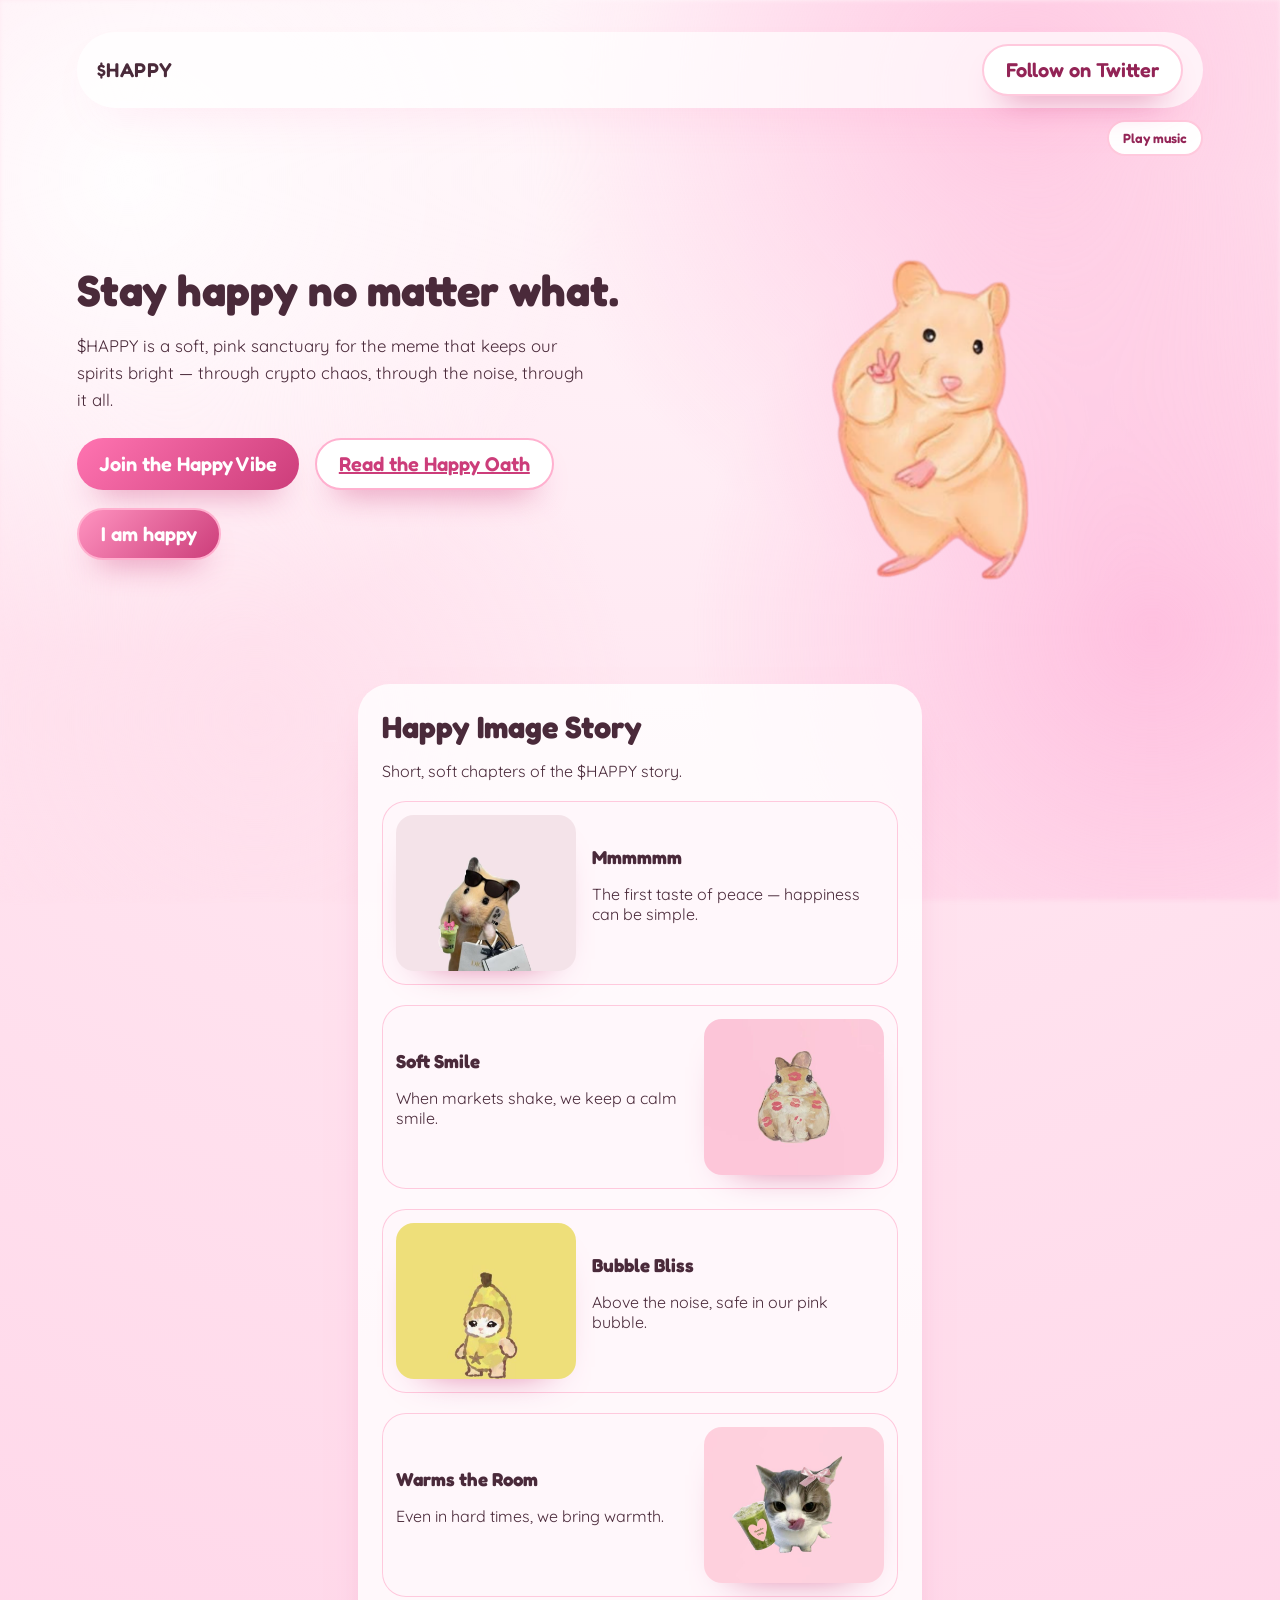
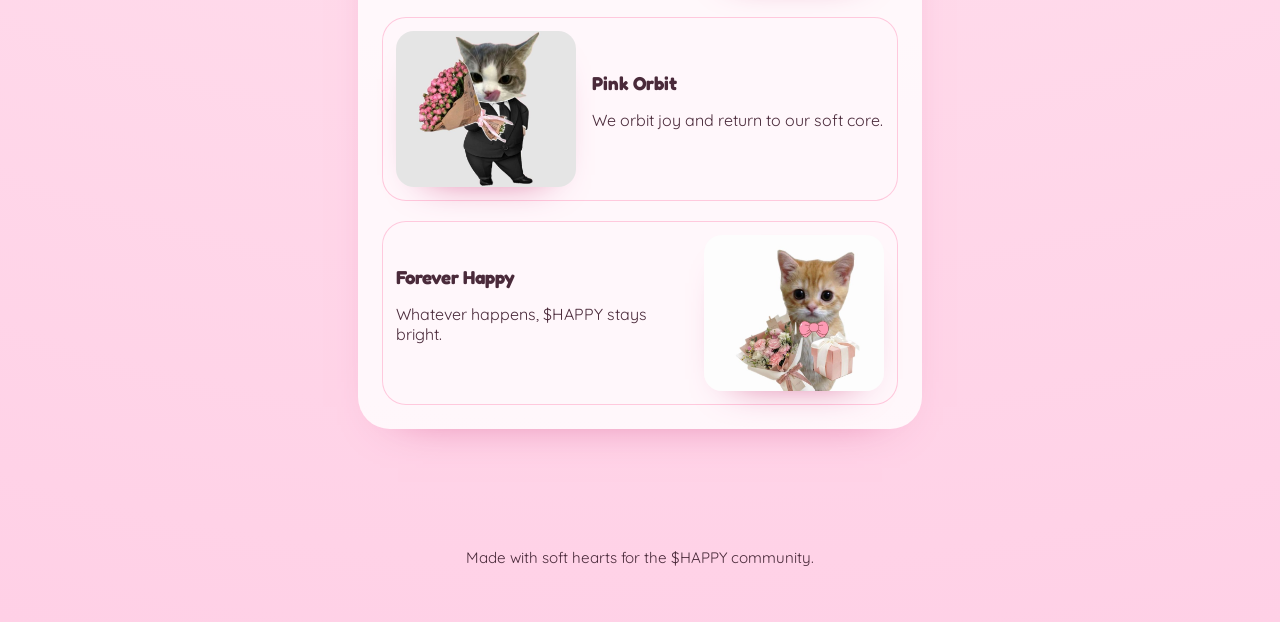
==== index.html @ 780f6105 "w" ====
<!DOCTYPE html>
<html lang="en">

<head>
  <meta charset="UTF-8" />
  <meta name="viewport" content="width=device-width, initial-scale=1.0" />
  <title>$HAPPY — Soft Meme Sanctuary</title>
  <link rel="preconnect" href="https://fonts.googleapis.com">
  <link rel="preconnect" href="https://fonts.gstatic.com" crossorigin>
  <link
    href="https://fonts.googleapis.com/css2?family=Fredoka:wght@300;400;500;600;700&family=Quicksand:wght@400;500;600;700&display=swap"
    rel="stylesheet">
  <link rel="stylesheet" href="styles.css" />
</head>

<body>
  <div class="bg-bubbles" aria-hidden="true"></div>

  <header class="hero">

    <nav class="topbar">
      <span class="logo-text">$HAPPY</span>
      <a class="btn btn-twitter" href="#" aria-label="Twitter">
        <span>Follow on Twitter</span>
      </a>
    </nav>
    <div class="music-toggle-wrap">
      <button class="music-toggle" id="music-toggle" type="button">Play music</button>
    </div>
    <div class="hero-grid">
      <div class="hero-copy">
        <h1>Stay happy no matter what.</h1>
        <p class="sub">
          $HAPPY is a soft, pink sanctuary for the meme that keeps our spirits bright —
          through crypto chaos, through the noise, through it all.
        </p>
        <div class="cta-row">
          <button class="btn">Join the Happy Vibe</button>
          <a class="btn btn-ghost" href="whitepaper.html">Read the Happy Oath</a>
        </div>
        <div class="dance-toggle-wrap">
          <button class="btn dance-toggle" id="dance-toggle" type="button">I am happy</button>
        </div>

      </div>
      <div class="hero-card hero-logo">
        <div class=""></div>
        <img src="logo1.png" alt="$HAPPY logo" />
      </div>
    </div>
  </header>

  <main>
    <section class="panel panel-compact" id="gallery">
      <div class="panel-head">
        <h2>Happy Image Story</h2>
        <p>Short, soft chapters of the $HAPPY story.</p>
      </div>

      <section class="image-section image-compact">
        <img src="images/Mmmmmm.jpeg" alt="Happy meme 1" />
        <div>
          <h3>Mmmmmm</h3>
          <p>The first taste of peace — happiness can be simple.</p>
        </div>
      </section>

      <section class="image-section image-compact reverse">
        <img src="images/_%20(5).jpeg" alt="Happy meme 2" />
        <div>
          <h3>Soft Smile</h3>
          <p>When markets shake, we keep a calm smile.</p>
        </div>
      </section>

      <section class="image-section image-compact">
        <img src="images/_%20(6).jpeg" alt="Happy meme 3" />
        <div>
          <h3>Bubble Bliss</h3>
          <p>Above the noise, safe in our pink bubble.</p>
        </div>
      </section>

      <section class="image-section image-compact reverse">
        <img src="images/_%20(7).jpeg" alt="Happy meme 4" />
        <div>
          <h3>Warms the Room</h3>
          <p>Even in hard times, we bring warmth.</p>
        </div>
      </section>

      <section class="image-section image-compact">
        <img src="images/_%20(8).jpeg" alt="Happy meme 5" />
        <div>
          <h3>Pink Orbit</h3>
          <p>We orbit joy and return to our soft core.</p>
        </div>
      </section>

      <section class="image-section image-compact reverse">
        <img src="images/_%20(9).jpeg" alt="Happy meme 6" />
        <div>
          <h3>Forever Happy</h3>
          <p>Whatever happens, $HAPPY stays bright.</p>
        </div>
      </section>
    </section>
  </main>

  <footer class="footer">
    <p>Made with soft hearts for the $HAPPY community.</p>
  </footer>

  <div class="happy-banner" aria-hidden="true">BE HAPPY</div>
  <div class="confetti" aria-hidden="true"></div>

  <audio id="bg-music" src="happy-happy-happy-cat.mp3" loop autoplay></audio>
  <script>
    const music = document.getElementById('bg-music');
    const toggle = document.getElementById('music-toggle');
    const danceToggle = document.getElementById('dance-toggle');
    const bodyEl = document.body;
    const confetti = document.querySelector('.confetti');
    const confettiColors = ['#ff74b1', '#ffc9dd', '#ff93c0', '#fff1f6', '#cc3d7a'];

    const setLabel = () => {
      toggle.textContent = music.paused ? 'Play music' : 'Pause music';
    };

    toggle.addEventListener('click', async () => {
      try {
        if (music.paused) {
          await music.play();
        } else {
          music.pause();
        }
        setLabel();
      } catch (err) {
        setLabel();
      }
    });

    const tryAutoPlay = async () => {
      try {
        await music.play();
      } catch (err) {
        // Autoplay may be blocked; will retry after first user gesture.
      } finally {
        setLabel();
      }
    };

    const enableAutoPlayOnGesture = () => {
      tryAutoPlay();
      window.removeEventListener('pointerdown', enableAutoPlayOnGesture);
      window.removeEventListener('keydown', enableAutoPlayOnGesture);
    };

    window.addEventListener('pointerdown', enableAutoPlayOnGesture, { once: true });
    window.addEventListener('keydown', enableAutoPlayOnGesture, { once: true });

    const launchConfetti = () => {
      confetti.innerHTML = '';
      const pieces = 40;
      for (let i = 0; i < pieces; i += 1) {
        const piece = document.createElement('span');
        piece.className = 'confetti-piece';
        piece.style.left = `${Math.random() * 100}%`;
        piece.style.background = confettiColors[i % confettiColors.length];
        piece.style.animationDelay = `${Math.random() * 0.4}s`;
        piece.style.animationDuration = `${1.6 + Math.random()}s`;
        piece.style.transform = `rotate(${Math.random() * 360}deg)`;
        confetti.appendChild(piece);
      }
    };

    danceToggle.addEventListener('click', () => {
      if (bodyEl.classList.contains('dancing')) {
        bodyEl.classList.remove('dancing');
        return;
      }
      launchConfetti();
      bodyEl.classList.add('dancing');
      window.setTimeout(() => bodyEl.classList.remove('dancing'), 5000);
    });

    tryAutoPlay();
    setLabel();
  </script>
</body>

</html>
---- styles.css ----
:root {
  --pink-50: #fff1f6;
  --pink-100: #ffe1ec;
  --pink-200: #ffc9dd;
  --pink-300: #ffb0cf;
  --pink-400: #ff93c0;
  --pink-500: #ff74b1;
  --cream: #fff7fb;
  --berry: #cc3d7a;
  --berry-dark: #932456;
  --shadow: rgba(255, 116, 177, 0.35);
  --ink: #4a2a3a;
  --white: #ffffff;
}

* {
  box-sizing: border-box;
}

body {
  margin: 0;
  font-family: 'Quicksand', 'Fredoka', sans-serif;
  color: var(--ink);
  background: radial-gradient(
    circle at top,
    #fff8fb 0%,
    #ffe3ef 40%,
    #ffd0e6 100%
  );
  min-height: 100vh;
  position: relative;
  overflow-x: hidden;
}

@keyframes floatIn {
  from {
    transform: translateY(16px);
    opacity: 0;
  }
  to {
    transform: translateY(0);
    opacity: 1;
  }
}

@keyframes slowDrift {
  0% {
    transform: translateY(0);
  }
  50% {
    transform: translateY(-10px);
  }
  100% {
    transform: translateY(0);
  }
}

@keyframes logoSpinFloat {
  0% {
    transform: translate3d(0, 0, 0) rotate(0deg);
  }
  28.57% {
    transform: translate3d(0, 0, 0) rotate(360deg);
  }
  57.14% {
    transform: translate3d(0, -12px, 0) rotate(360deg);
  }
  100% {
    transform: translate3d(0, 0, 0) rotate(360deg);
  }
}

@keyframes happyDance {
  0% {
    transform: translate3d(0, 0, 0) rotate(0deg);
  }
  10% {
    transform: translate3d(-2px, 1px, 0) rotate(-0.6deg);
  }
  20% {
    transform: translate3d(3px, -1px, 0) rotate(0.8deg);
  }
  30% {
    transform: translate3d(-4px, 2px, 0) rotate(-0.8deg);
  }
  40% {
    transform: translate3d(4px, -2px, 0) rotate(0.9deg);
  }
  50% {
    transform: translate3d(-3px, 1px, 0) rotate(-0.7deg);
  }
  60% {
    transform: translate3d(3px, -2px, 0) rotate(0.7deg);
  }
  70% {
    transform: translate3d(-2px, 2px, 0) rotate(-0.6deg);
  }
  80% {
    transform: translate3d(2px, -1px, 0) rotate(0.6deg);
  }
  90% {
    transform: translate3d(-1px, 1px, 0) rotate(-0.4deg);
  }
  100% {
    transform: translate3d(0, 0, 0) rotate(0deg);
  }
}

.bg-bubbles {
  position: fixed;
  inset: 0;
  background:
    radial-gradient(
      circle at 10% 20%,
      rgba(255, 255, 255, 0.9),
      transparent 35%
    ),
    radial-gradient(
      circle at 80% 10%,
      rgba(255, 183, 217, 0.7),
      transparent 38%
    ),
    radial-gradient(
      circle at 20% 80%,
      rgba(255, 222, 235, 0.8),
      transparent 30%
    ),
    radial-gradient(
      circle at 90% 70%,
      rgba(255, 167, 212, 0.6),
      transparent 35%
    );
  z-index: -1;
  filter: blur(2px);
  animation: slowDrift 12s ease-in-out infinite;
}

.hero {
  padding: 32px 6vw 64px;
  animation: floatIn 0.8s ease both;
}

.logo-center {
  display: flex;
  justify-content: center;
  margin-bottom: 16px;
}

.logo-large {
  width: 120px;
  height: 120px;
  border-radius: 28px;
  object-fit: cover;
  box-shadow: 0 18px 40px -30px var(--berry);
}

.topbar {
  display: flex;
  align-items: center;
  justify-content: space-between;
  gap: 16px;
  padding: 12px 20px;
  background: rgba(255, 255, 255, 0.7);
  backdrop-filter: blur(10px);
  border-radius: 999px;
  box-shadow: 0 20px 50px -30px var(--shadow);
}

.logo-text {
  font-family: 'Fredoka', sans-serif;
  font-size: 20px;
  font-weight: 600;
  letter-spacing: 0.5px;
}

.btn {
  border: none;
  padding: 12px 22px;
  font-size: 20px;
  border-radius: 999px;
  background: linear-gradient(135deg, var(--pink-500), var(--berry));
  color: var(--white);
  font-weight: 600;
  font-family: 'Fredoka', sans-serif;
  cursor: pointer;
  box-shadow: 0 18px 32px -20px var(--berry);
  transition:
    transform 0.2s ease,
    box-shadow 0.2s ease;
}

.btn:hover {
  transform: translateY(-2px);
  box-shadow: 0 20px 36px -20px var(--berry-dark);
}

.btn-ghost {
  background: var(--white);
  color: var(--berry);
  border: 2px solid var(--pink-300);
}

.btn-twitter {
  text-decoration: none;
  background: var(--white);
  color: var(--berry-dark);
  border: 2px solid var(--pink-200);
}

.hero-grid {
  margin-top: 48px;
  display: grid;
  grid-template-columns: repeat(auto-fit, minmax(260px, 1fr));
  gap: 32px;
  align-items: center;
}

.kicker {
  font-size: 14px;
  text-transform: uppercase;
  letter-spacing: 2px;
  color: var(--berry);
  margin-bottom: 10px;
}

.hero-copy h1 {
  font-family: 'Fredoka', sans-serif;
  font-size: clamp(2.4rem, 3.4vw, 3.6rem);
  margin: 0 0 12px;
}

.sub {
  font-size: 1.05rem;
  line-height: 1.6;
  max-width: 520px;
}

.cta-row {
  display: flex;
  gap: 16px;
  font-size: 25px !important;
  flex-wrap: wrap;
  margin: 24px 0 18px;
}

.pill-row {
  display: flex;
  gap: 12px;
  flex-wrap: wrap;
}

.pill {
  padding: 8px 16px;
  border-radius: 999px;
  background: var(--white);
  border: 1px solid var(--pink-200);
  font-size: 0.9rem;
}

.hero-card {
  position: relative;

  border-radius: 28px;
  overflow: hidden;
}

.hero-card h3 {
  margin-top: 0;
  font-family: 'Fredoka', sans-serif;
}

.hero-logo {
  display: grid;
  gap: 16px;
  place-items: center;
  text-align: center;
}

.hero-logo img {
  width: min(90%, 400px);
  height: auto;
  border-radius: 24px;
  animation: logoSpinFloat 7s ease-in-out infinite;
  will-change: transform;
}

.shine {
  position: absolute;
  width: 220px;
  height: 220px;
  background: radial-gradient(
    circle,
    rgba(255, 255, 255, 0.9) 0%,
    rgba(255, 255, 255, 0) 70%
  );
  top: -80px;
  right: -60px;
}

.meter {
  height: 14px;
  background: var(--pink-100);
  border-radius: 999px;
  overflow: hidden;
  margin-top: 16px;
}

.meter-fill {
  width: 82%;
  height: 100%;
  background: linear-gradient(90deg, var(--pink-400), var(--berry));
}

.meter-labels {
  display: flex;
  justify-content: space-between;
  font-size: 0.85rem;
  margin-top: 8px;
}

main {
  padding: 0 6vw 80px;
  display: flex;
  flex-direction: column;
  gap: 42px;
}

.whitepaper-hero {
  padding-bottom: 24px;
}

.whitepaper {
  display: flex;
  justify-content: center;
}

.whitepaper-page {
  width: min(840px, 100%);
  background: #ffffff;
  border-radius: 24px;
  padding: 48px;
  box-shadow: 0 24px 60px -40px var(--berry);
  line-height: 1.7;
}

.whitepaper-page h1 {
  margin-top: 0;
  font-family: 'Fredoka', sans-serif;
}

.panel {
  background: rgba(255, 255, 255, 0.8);
  border-radius: 32px;
  padding: 32px;
  box-shadow: 0 18px 50px -40px var(--berry);
  animation: floatIn 0.9s ease both;
  width: 50%;
  margin: 0 auto;
}

.panel-compact {
  padding: 24px;
}

.panel-head h2 {
  font-family: 'Fredoka', sans-serif;
  margin: 0 0 8px;
  font-size: clamp(1.6rem, 2.4vw, 2.2rem);
}

.analyzer {
  margin-top: 20px;
  display: grid;
  gap: 18px;
}

.input-wrap {
  display: grid;
  gap: 8px;
  font-weight: 600;
}

.input-wrap input {
  padding: 14px 18px;
  border-radius: 16px;
  border: 2px solid var(--pink-200);
  font-size: 1rem;
  font-family: 'Quicksand', sans-serif;
}

.analyzer-result {
  background: var(--pink-50);
  border-radius: 18px;
  padding: 18px;
  border: 1px solid var(--pink-200);
}

.badge {
  display: inline-block;
  padding: 4px 10px;
  border-radius: 999px;
  background: var(--pink-300);
  color: var(--berry-dark);
  font-weight: 700;
  margin-bottom: 8px;
}

.image-section {
  display: grid;
  grid-template-columns: minmax(180px, 260px) 1fr;
  gap: 24px;
  align-items: center;
  padding: 20px;
  border-radius: 24px;
  background: var(--cream);
  box-shadow: inset 0 0 0 1px var(--pink-200);
  margin-top: 20px;
  animation: floatIn 1s ease both;
}

.image-section img {
  width: 100%;
  border-radius: 18px;
  object-fit: cover;
  box-shadow: 0 18px 40px -30px var(--berry);
}

.image-section h3 {
  margin: 0 0 6px;
  font-family: 'Fredoka', sans-serif;
}

.image-compact {
  grid-template-columns: 180px 1fr;
  padding: 14px;
  gap: 16px;
}

.image-compact img {
  height: 156px;
}

.image-section.reverse {
  grid-template-columns: 1fr 180px;
}

.image-section.reverse img {
  order: 2;
}

.image-section.reverse div {
  order: 1;
}

.footer {
  text-align: center;
  padding: 24px 6vw 40px;
  font-size: 0.95rem;
}

.music-toggle {
  border: 2px solid var(--pink-200);
  background: var(--white);
  color: var(--berry-dark);
  border-radius: 999px;
  padding: 8px 14px;
  font-family: 'Fredoka', sans-serif;
  font-weight: 600;
  cursor: pointer;
  box-shadow: 0 12px 26px -20px var(--berry);
  transition:
    transform 0.2s ease,
    box-shadow 0.2s ease;
}

.music-toggle:hover {
  transform: translateY(-2px);
  box-shadow: 0 16px 30px -18px var(--berry-dark);
}

.music-toggle-wrap {
  display: flex;
  justify-content: flex-end;
  margin-top: 12px;
}

.dance-toggle {
  border: 2px solid var(--pink-300);
  background: linear-gradient(135deg, var(--pink-400), var(--berry));
  color: var(--white);
  box-shadow: 0 18px 32px -20px var(--berry);
}

.dance-toggle:hover {
  transform: translateY(-2px);
  box-shadow: 0 18px 34px -18px var(--berry-dark);
}

.dance-toggle-wrap {
  display: flex;
  justify-content: flex-start;
  margin-top: 10px;
}

body.dancing {
  animation: happyDance 0.18s linear infinite;
}

.happy-banner {
  position: fixed;
  inset: 0;
  display: grid;
  place-items: center;
  font-family: 'Fredoka', sans-serif;
  font-size: clamp(2.8rem, 8vw, 6rem);
  letter-spacing: 0.12em;
  text-transform: uppercase;
  color: var(--white);
  text-shadow: 0 18px 40px rgba(147, 36, 86, 0.45);
  opacity: 0;
  transform: scale(0.9);
  pointer-events: none;
  transition:
    opacity 0.2s ease,
    transform 0.2s ease;
  z-index: 20;
}

body.dancing .happy-banner {
  opacity: 1;
  transform: scale(1);
}

.confetti {
  position: fixed;
  inset: 0;
  pointer-events: none;
  overflow: hidden;
  z-index: 18;
}

.confetti-piece {
  position: absolute;
  top: -10%;
  width: 10px;
  height: 18px;
  border-radius: 3px;
  animation-name: confettiFall;
  animation-timing-function: ease-in;
  animation-fill-mode: forwards;
}

@keyframes confettiFall {
  0% {
    transform: translate3d(0, -10px, 0) rotate(0deg);
    opacity: 0;
  }
  10% {
    opacity: 1;
  }
  100% {
    transform: translate3d(0, 110vh, 0) rotate(360deg);
    opacity: 0;
  }
}

@media (max-width: 720px) {
  .topbar {
    flex-direction: column;
    border-radius: 24px;
  }

  .image-section {
    grid-template-columns: 1fr;
  }

  .panel {
    width: 100%;
  }
}

@media (prefers-reduced-motion: reduce) {
  .bg-bubbles,
  .hero,
  .panel,
  .image-section,
  .hero-logo img,
  body.dancing {
    animation: none;
  }
  .confetti-piece {
    animation: none;
  }
}
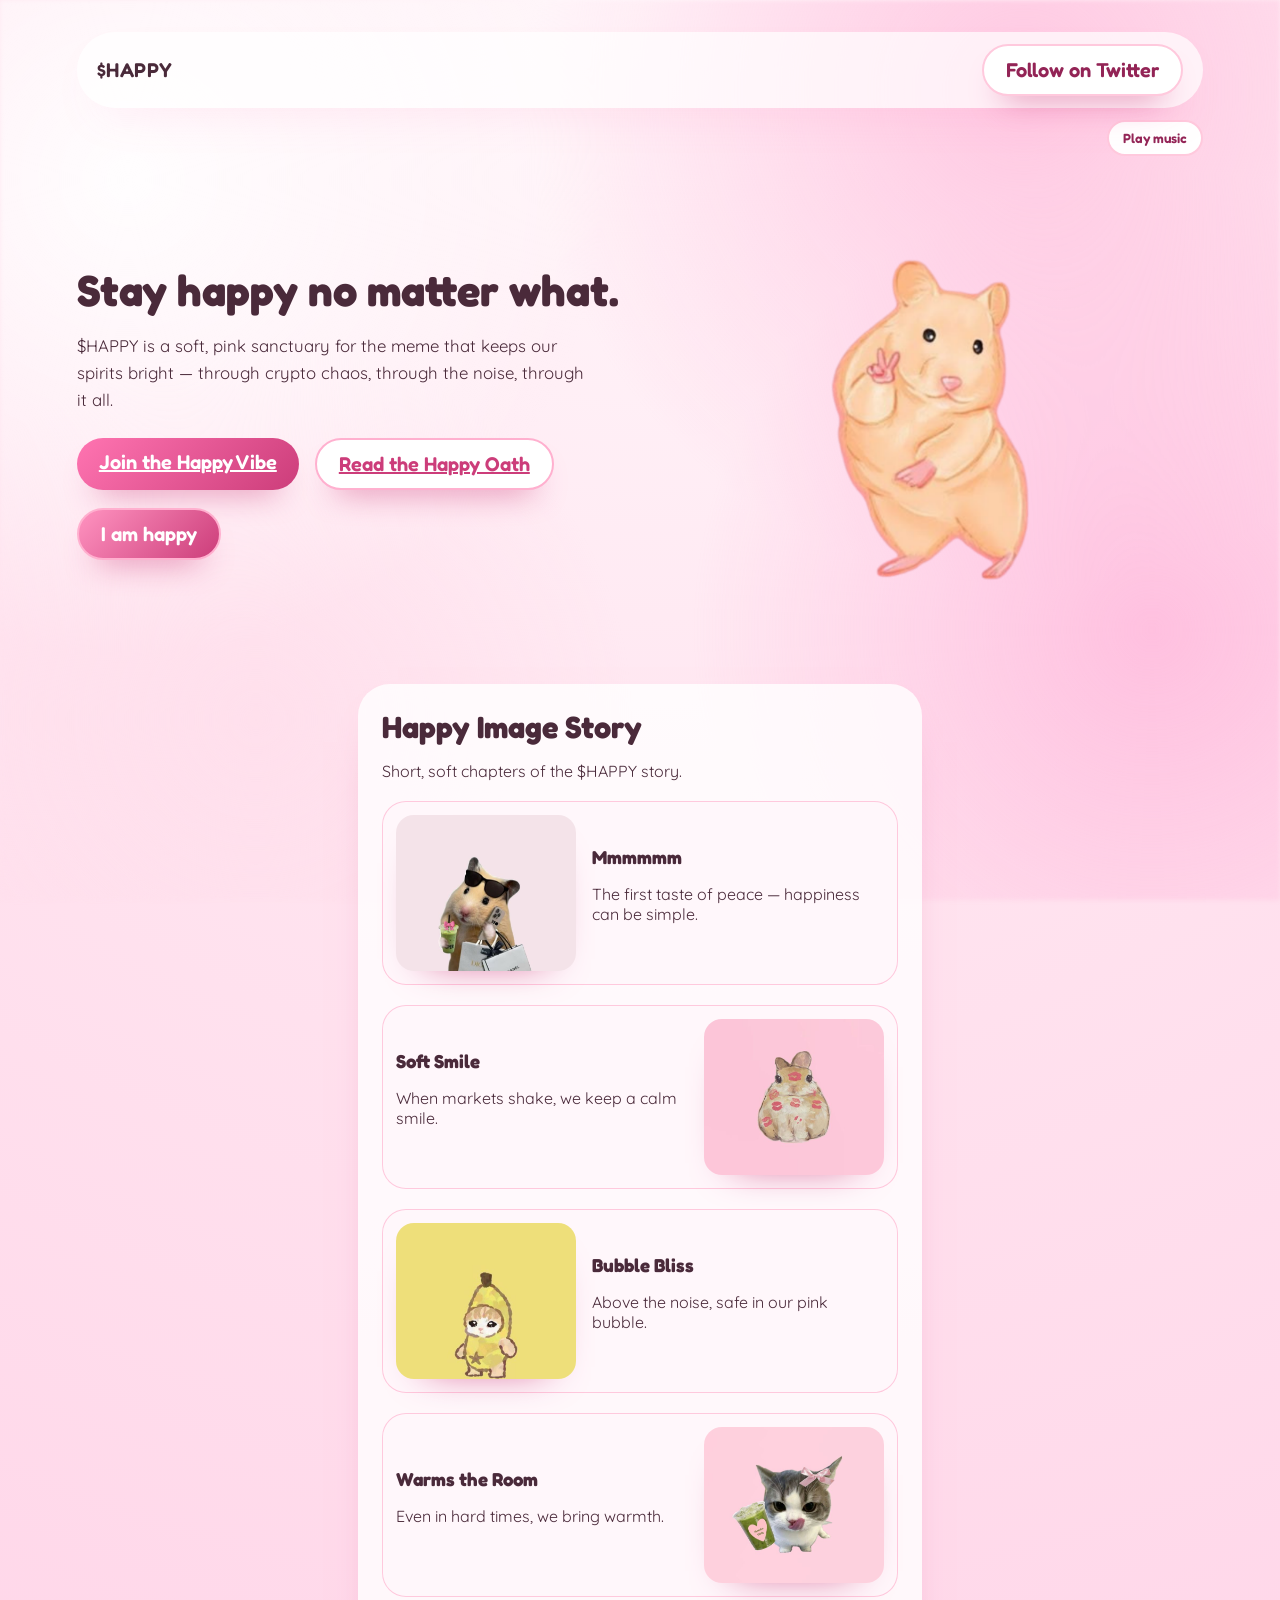
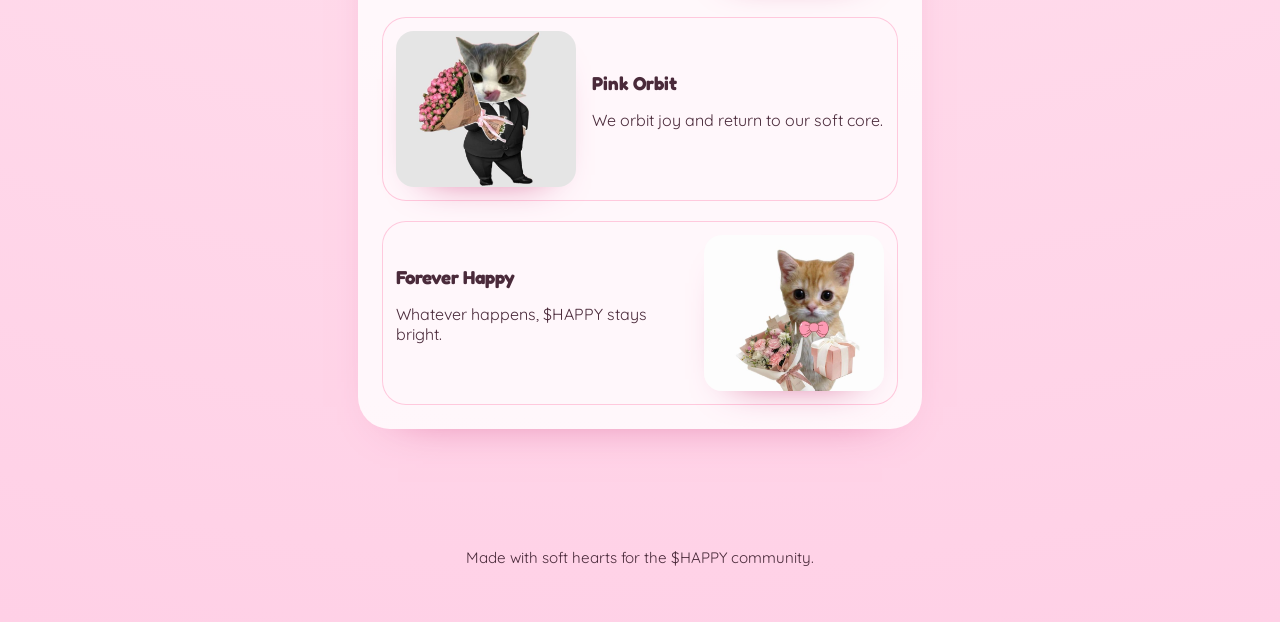
==== commit 60dbdd6b: "Update index.html" ====
--- a/index.html
+++ b/index.html
@@ -20,7 +20,7 @@
 
     <nav class="topbar">
       <span class="logo-text">$HAPPY</span>
-      <a class="btn btn-twitter" href="#" aria-label="Twitter">
+      <a class="btn btn-twitter" href="https://x.com/TheHappyCoinx" aria-label="Twitter">
         <span>Follow on Twitter</span>
       </a>
     </nav>
@@ -35,7 +35,7 @@
           through crypto chaos, through the noise, through it all.
         </p>
         <div class="cta-row">
-          <button class="btn">Join the Happy Vibe</button>
+          <a class="btn" href="https://x.com/TheHappyCoinx">Join the Happy Vibe</a>
           <a class="btn btn-ghost" href="whitepaper.html">Read the Happy Oath</a>
         </div>
         <div class="dance-toggle-wrap">
@@ -66,7 +66,7 @@
       </section>
 
       <section class="image-section image-compact reverse">
-        <img src="images/_%20(5).jpeg" alt="Happy meme 2" />
+        <img src="images/1.jpeg" alt="Happy meme 2" />
         <div>
           <h3>Soft Smile</h3>
           <p>When markets shake, we keep a calm smile.</p>
@@ -74,7 +74,7 @@
       </section>
 
       <section class="image-section image-compact">
-        <img src="images/_%20(6).jpeg" alt="Happy meme 3" />
+        <img src="images/2.jpeg" alt="Happy meme 3" />
         <div>
           <h3>Bubble Bliss</h3>
           <p>Above the noise, safe in our pink bubble.</p>
@@ -82,7 +82,7 @@
       </section>
 
       <section class="image-section image-compact reverse">
-        <img src="images/_%20(7).jpeg" alt="Happy meme 4" />
+        <img src="images/3.jpeg" alt="Happy meme 4" />
         <div>
           <h3>Warms the Room</h3>
           <p>Even in hard times, we bring warmth.</p>
@@ -90,7 +90,7 @@
       </section>
 
       <section class="image-section image-compact">
-        <img src="images/_%20(8).jpeg" alt="Happy meme 5" />
+        <img src="images/4.jpeg" alt="Happy meme 5" />
         <div>
           <h3>Pink Orbit</h3>
           <p>We orbit joy and return to our soft core.</p>
@@ -98,7 +98,7 @@
       </section>
 
       <section class="image-section image-compact reverse">
-        <img src="images/_%20(9).jpeg" alt="Happy meme 6" />
+        <img src="images/5.jpeg" alt="Happy meme 6" />
         <div>
           <h3>Forever Happy</h3>
           <p>Whatever happens, $HAPPY stays bright.</p>
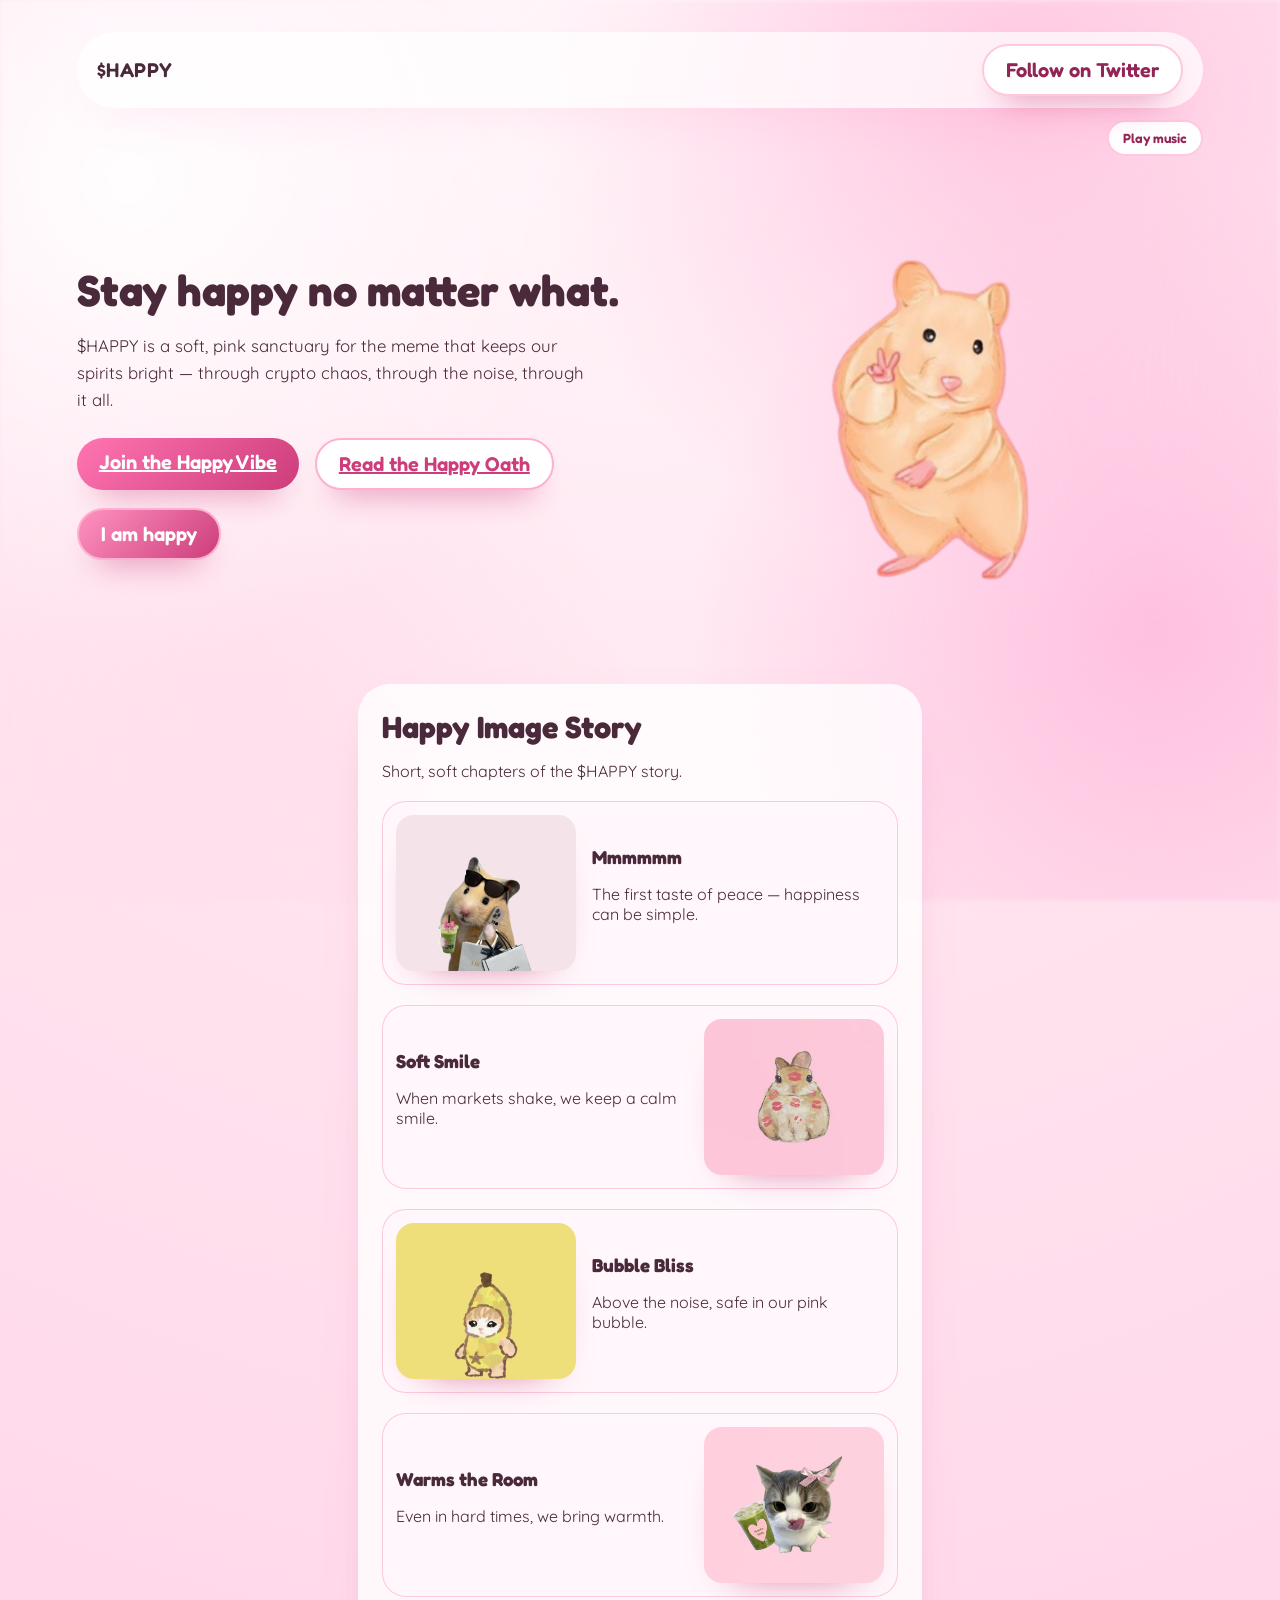
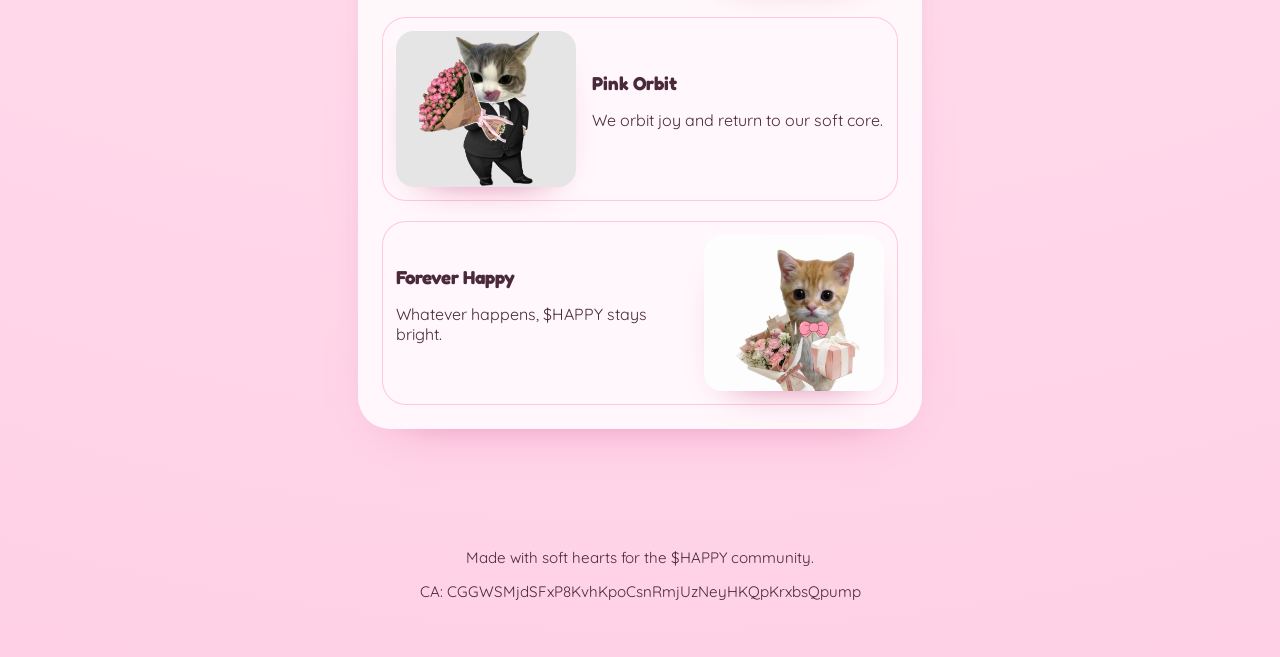
==== commit 071183f3: "Update index.html" ====
--- a/index.html
+++ b/index.html
@@ -109,6 +109,7 @@
 
   <footer class="footer">
     <p>Made with soft hearts for the $HAPPY community.</p>
+    <p>CA: CGGWSMjdSFxP8KvhKpoCsnRmjUzNeyHKQpKrxbsQpump</p>
   </footer>
 
   <div class="happy-banner" aria-hidden="true">BE HAPPY</div>
